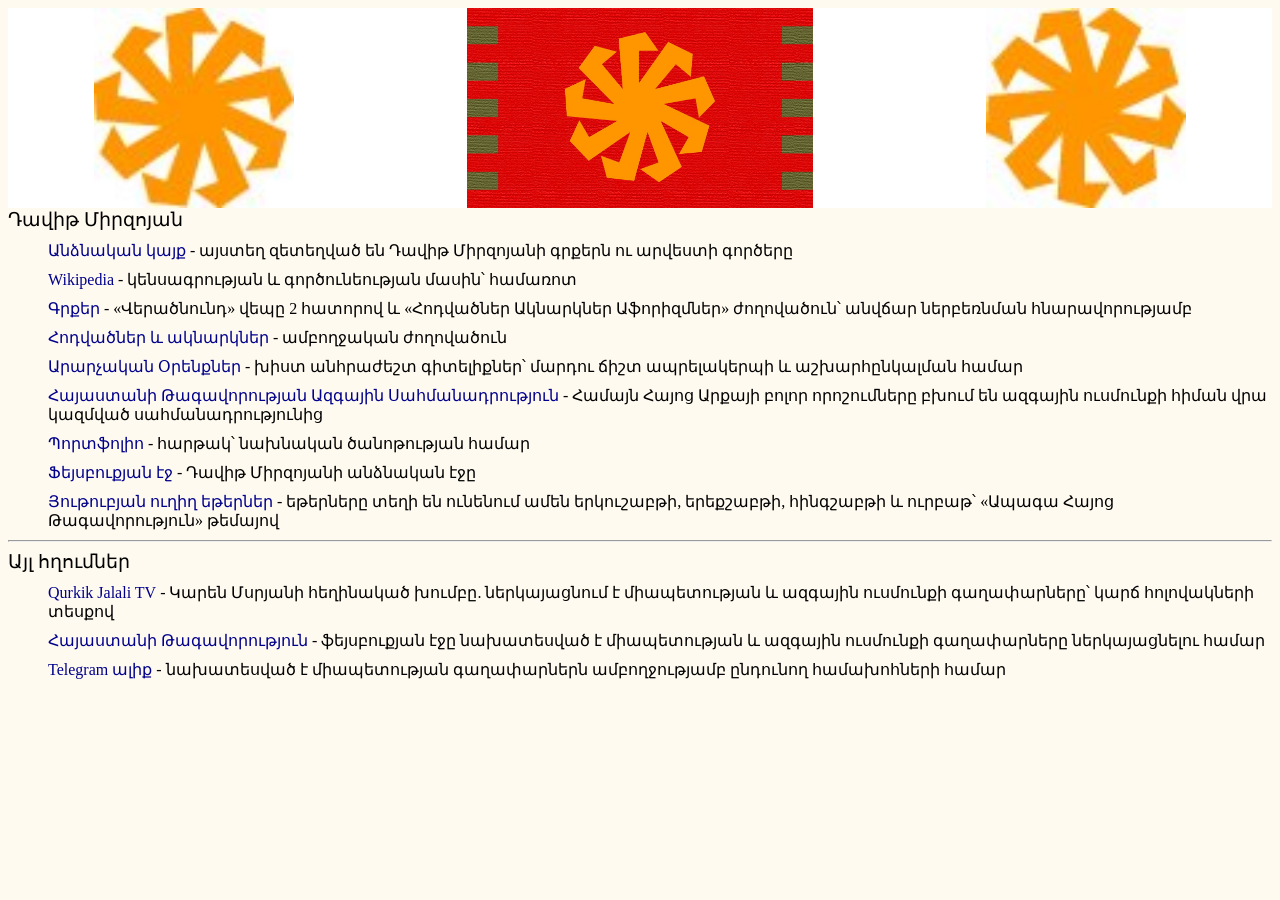
==== index.html @ 1cebe6ff "Youtube fix" ====
<!DOCTYPE html>
<html lang="en" xmlns:og="http://ogp.me/ns#" xmlns:fb="https://www.facebook.com/2008/fbml">
<head>
    <meta charset="UTF-8">
    <meta property="og:image" content="https://scontent.fevn7-1.fna.fbcdn.net/v/t39.30808-6/420124375_122117086460153426_8891699061505891896_n.jpg?_nc_cat=108&ccb=1-7&_nc_sid=5f2048&_nc_ohc=RvQfw7vLEWYQ7kNvgE7dkRx&_nc_ht=scontent.fevn7-1.fna&oh=00_AYAkgfWb2xh2Gojkd9KDtF9I9ho9hmuEHYJnrzOhcpeLUQ&oe=6645763E"/>
    <meta property="fb:admins" content="USER_ID"/>
    <link rel="stylesheet" href="./styles.css">
    <link rel="icon" type="image/png" href="./resources/images/gerb1.ico">
    <title>Հայաստանի Թագավորություն</title>
</head>
<body>
<div class="images">
    <img class="gerb" src="./resources/images/gerb1.jpg" alt="gerb">
    <img class="flag" src="./resources/images/flag_original.jpg" alt="flag">
    <img class="gerb" src="./resources/images/gerb2.jpg" alt="gerb">
</div>
<!--<hr>-->
<div>
    <dl class="link-list">
        <dt class="link-item">Դավիթ Միրզոյան</dt>
        <dd class="link-item">
            <a href="https://www.davitmirzoyan.com">Անձնական կայք</a>
            <span> - այստեղ զետեղված են Դավիթ Միրզոյանի գրքերն ու արվեստի գործերը</span>
        </dd>
        <dd class="link-item">
            <a href="https://hy.wikipedia.org/wiki/%D4%B4%D5%A1%D5%BE%D5%AB%D5%A9_%D5%84%D5%AB%D6%80%D5%A6%D5%B8%D5%B5%D5%A1%D5%B6">
                Wikipedia</a>
            <span> - կենսագրության և գործունեության մասին՝ համառոտ</span>
        </dd>
        <dd class="link-item">
            <a href="https://www.scribd.com/user/239393522/Davit-Mirzoyan">Գրքեր</a>
            <span> - «Վերածնունդ» վեպը 2 հատորով և «Հոդվածներ Ակնարկներ Աֆորիզմներ» ժողովածուն՝ անվճար
                ներբեռնման հնարավորությամբ</span>
        </dd>
        <dd class="link-item">
            <a href="https://vernatun.blogspot.com/">Հոդվածներ և ակնարկներ</a>
            <span> - ամբողջական ժողովածուն</span>
        </dd>
        <dd class="link-item">
            <a href="https://vernatun.blogspot.com/2014/06/blog-post.html">Արարչական Օրենքներ</a>
            <span> - խիստ անհրաժեշտ գիտելիքներ՝ մարդու ճիշտ ապրելակերպի և աշխարհընկալման համար</span>
        </dd>
        <dd class="link-item">
            <a href="https://vernatun.blogspot.com/2014/08/blog-post_21.html">Հայաստանի Թագավորության Ազգային Սահմանադրություն</a>
            <span> - Համայն Հայոց Արքայի բոլոր որոշումները բխում են ազգային ուսմունքի հիման վրա կազմված
                սահմանադրությունից</span>
        </dd>
        <dd class="link-item">
            <a href="https://artnteriorexterior.my.canva.site/portfolio-davitmirzoyan-kingdomofarmenia">Պորտֆոլիո</a>
            <span> - հարթակ՝ նախնական ծանոթության համար</span>
        </dd>
        <dd class="link-item">
            <a href="https://www.facebook.com/davit.mirzoyan.1">Ֆեյսբուքյան էջ</a>
            <span> - Դավիթ Միրզոյանի անձնական էջը</span>
        </dd>
        <dd class="link-item">
            <a href="https://www.youtube.com/@arman10man/streams">Յութուբյան ուղիղ եթերներ</a>
            <span> - եթերները տեղի են ունենում ամեն երկուշաբթի, երեքշաբթի, հինգշաբթի և ուրբաթ՝ «Ապագա Հայոց Թագավորություն» թեմայով</span>
        </dd>
    </dl>
    <hr>
    <dl class="link-list">
        <dt class="link-item">Այլ հղումներ</dt>
        <dd class="link-item">
            <a href="https://www.facebook.com/groups/1603214563770616">Qurkik Jalali TV</a>
            <span> - Կարեն Մսրյանի հեղինակած խումբը. ներկայացնում է միապետության և ազգային ուսմունքի
                գաղափարները՝ կարճ հոլովակների տեսքով</span>
        </dd>
        <dd class="link-item">
            <a href="https://www.facebook.com/kingdomofarmenia1/">Հայաստանի Թագավորություն</a>
            <span> - ֆեյսբուքյան էջը նախատեսված է միապետության և ազգային ուսմունքի
                գաղափարները ներկայացնելու համար</span>
        </dd>
        <dd class="link-item">
            <a href="https://t.me/+0bGPVE7NcBZjYzc6">Telegram ալիք</a>
            <span> - նախատեսված է միապետության գաղափարներն ամբողջությամբ ընդունող համախոհների համար</span>
        </dd>
    </dl>
</div>

</body>
</html>
---- styles.css ----
body {
    background-color: floralwhite;
}

.images {
    display: flex;
    justify-content: space-between;
    background-color: white;
}

.flag {
    height: 200px;
    width: 346px;
    display: block;
    margin-left: auto;
    margin-right: auto;
}

.gerb {
    height: 200px;
    width: 200px;
    display: block;
    margin-left: auto;
    margin-right: auto;
}

.link-list {
    list-style-type: none;
    padding: 0;
    margin: 0;
}

/* Style for each list item */
.link-item {
    margin-bottom: 10px;
}

/* Style for links */
.link-item a {
    text-decoration: none;
    color: darkblue;
    font-size: 16px;
    transition: color 0.3s ease;
}

/* Hover effect for links */
.link-item a:hover {
    color: #007bff;
}

dt {
    font-size: larger;
}
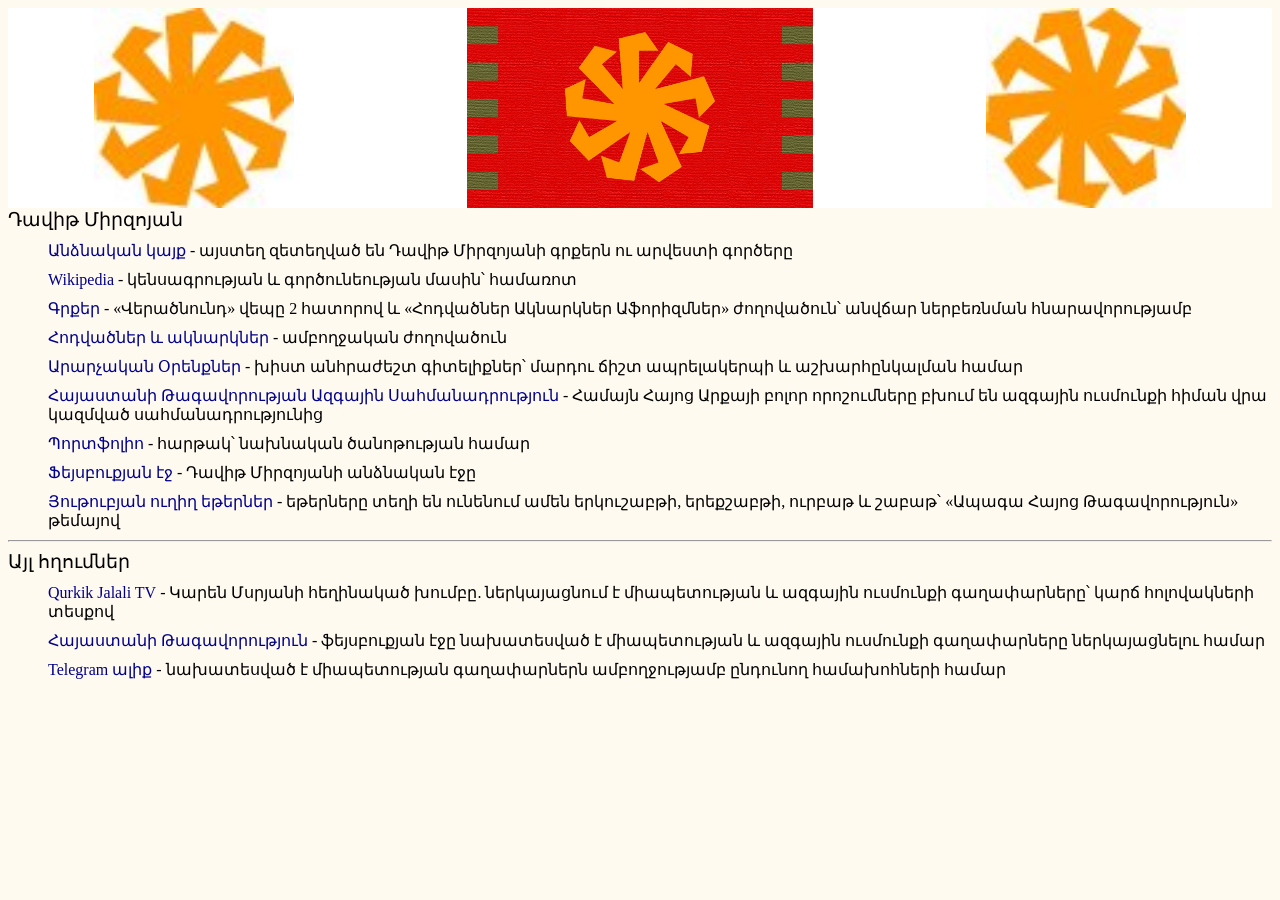
==== commit 980466f3: "Youtube live dates" ====
--- a/index.html
+++ b/index.html
@@ -55,7 +55,7 @@
         </dd>
         <dd class="link-item">
             <a href="https://www.youtube.com/@arman10man/streams">Յութուբյան ուղիղ եթերներ</a>
-            <span> - եթերները տեղի են ունենում ամեն երկուշաբթի, երեքշաբթի, հինգշաբթի և ուրբաթ՝ «Ապագա Հայոց Թագավորություն» թեմայով</span>
+            <span> - եթերները տեղի են ունենում ամեն երկուշաբթի, երեքշաբթի, ուրբաթ և շաբաթ՝ «Ապագա Հայոց Թագավորություն» թեմայով</span>
         </dd>
     </dl>
     <hr>
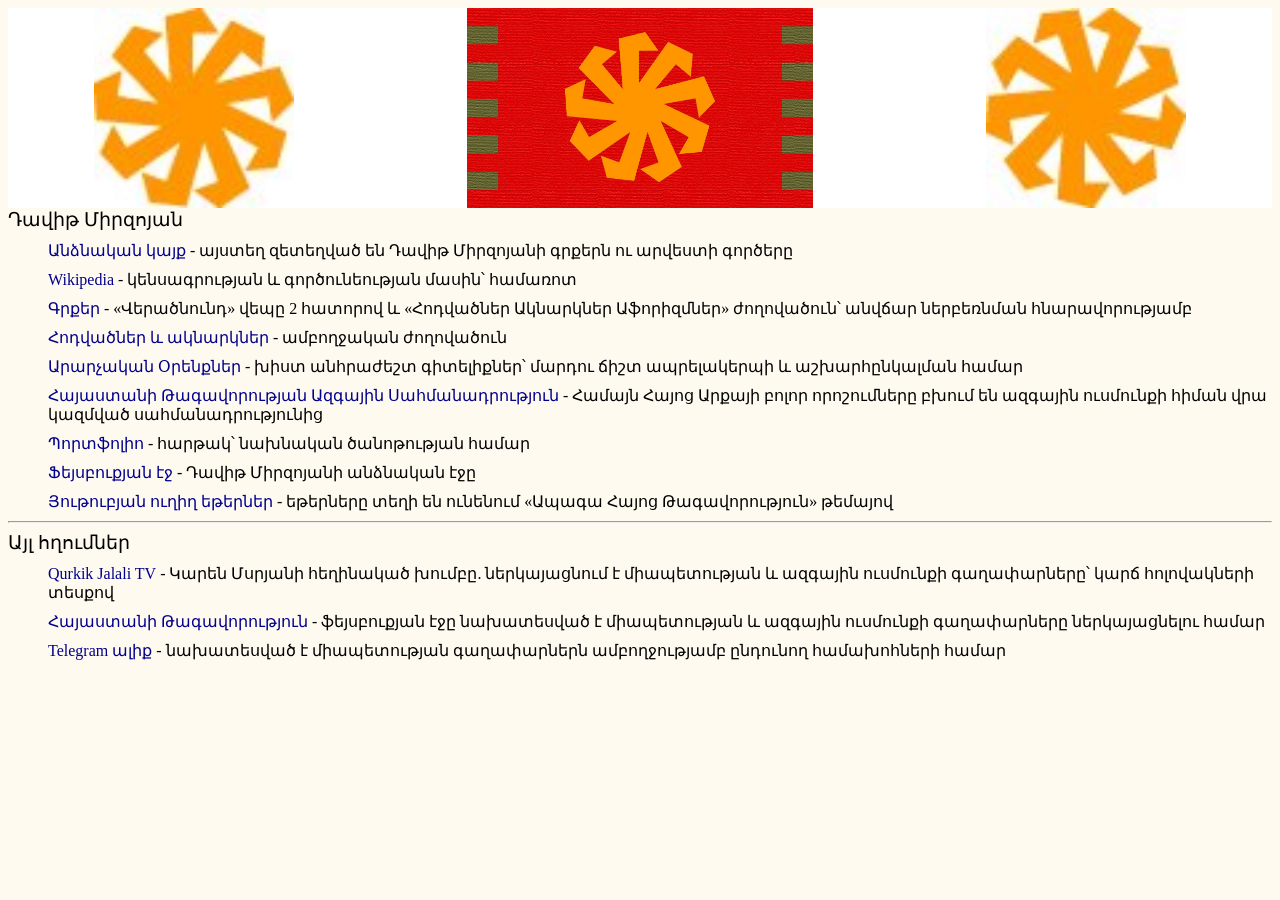
==== commit 7ad16cc0: "changes in YouTube notes" ====
--- a/index.html
+++ b/index.html
@@ -55,7 +55,7 @@
         </dd>
         <dd class="link-item">
             <a href="https://www.youtube.com/@arman10man/streams">Յութուբյան ուղիղ եթերներ</a>
-            <span> - եթերները տեղի են ունենում ամեն երկուշաբթի, երեքշաբթի, ուրբաթ և շաբաթ՝ «Ապագա Հայոց Թագավորություն» թեմայով</span>
+            <span> - եթերները տեղի են ունենում «Ապագա Հայոց Թագավորություն» թեմայով</span>
         </dd>
     </dl>
     <hr>
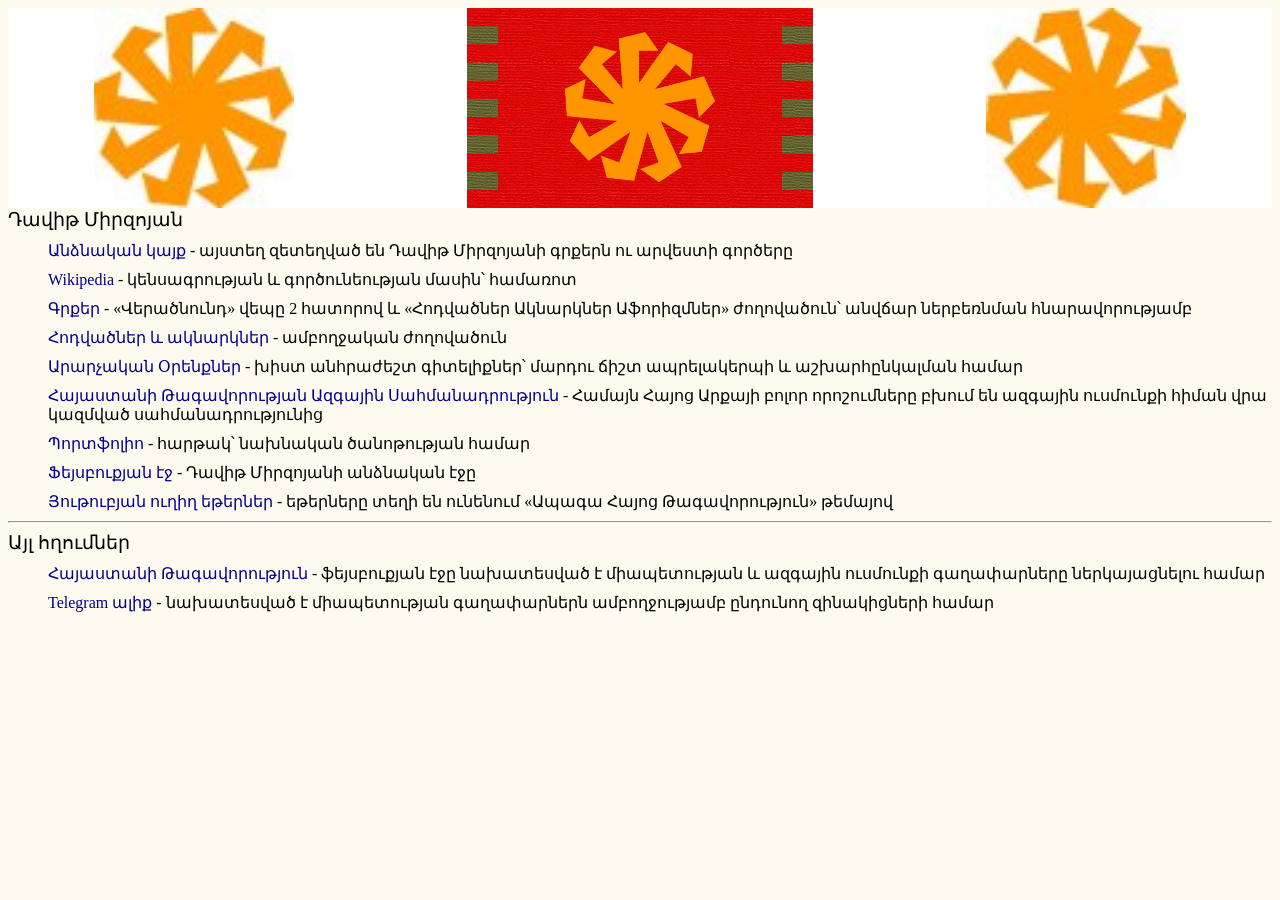
==== commit b7503835: "Removed Qurkik Jalali" ====
--- a/index.html
+++ b/index.html
@@ -62,18 +62,13 @@
     <dl class="link-list">
         <dt class="link-item">Այլ հղումներ</dt>
         <dd class="link-item">
-            <a href="https://www.facebook.com/groups/1603214563770616">Qurkik Jalali TV</a>
-            <span> - Կարեն Մսրյանի հեղինակած խումբը. ներկայացնում է միապետության և ազգային ուսմունքի
-                գաղափարները՝ կարճ հոլովակների տեսքով</span>
-        </dd>
-        <dd class="link-item">
             <a href="https://www.facebook.com/kingdomofarmenia1/">Հայաստանի Թագավորություն</a>
             <span> - ֆեյսբուքյան էջը նախատեսված է միապետության և ազգային ուսմունքի
                 գաղափարները ներկայացնելու համար</span>
         </dd>
         <dd class="link-item">
             <a href="https://t.me/+0bGPVE7NcBZjYzc6">Telegram ալիք</a>
-            <span> - նախատեսված է միապետության գաղափարներն ամբողջությամբ ընդունող համախոհների համար</span>
+            <span> - նախատեսված է միապետության գաղափարներն ամբողջությամբ ընդունող զինակիցների համար</span>
         </dd>
     </dl>
 </div>
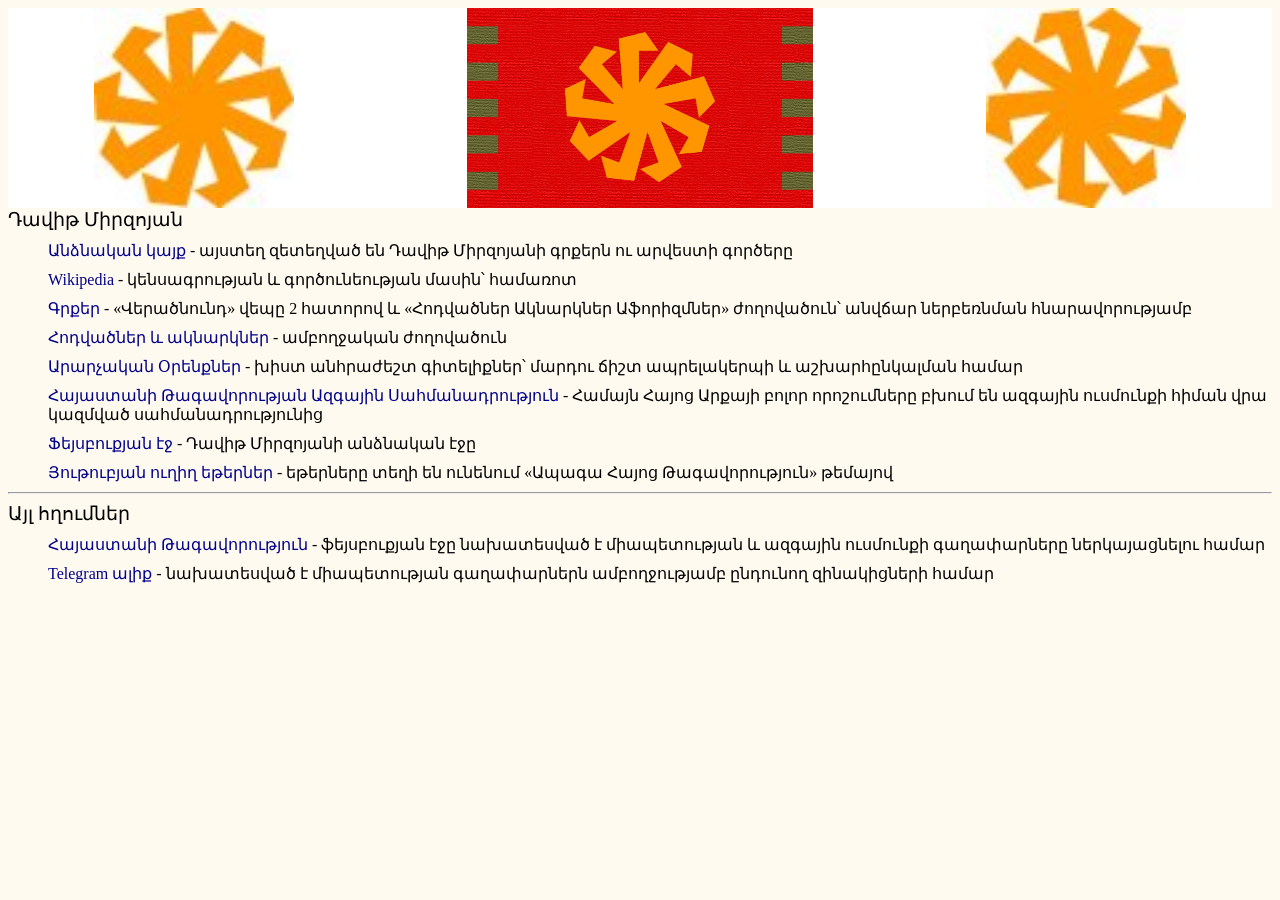
==== commit 8b17b38c: "removed portfolio" ====
--- a/index.html
+++ b/index.html
@@ -46,11 +46,7 @@
                 սահմանադրությունից</span>
         </dd>
         <dd class="link-item">
-            <a href="https://artnteriorexterior.my.canva.site/portfolio-davitmirzoyan-kingdomofarmenia">Պորտֆոլիո</a>
-            <span> - հարթակ՝ նախնական ծանոթության համար</span>
-        </dd>
-        <dd class="link-item">
-            <a href="https://www.facebook.com/davit.mirzoyan.1">Ֆեյսբուքյան էջ</a>
+            <a href="https://www.facebook.com/profile.php?id=100001111390857">Ֆեյսբուքյան էջ</a>
             <span> - Դավիթ Միրզոյանի անձնական էջը</span>
         </dd>
         <dd class="link-item">
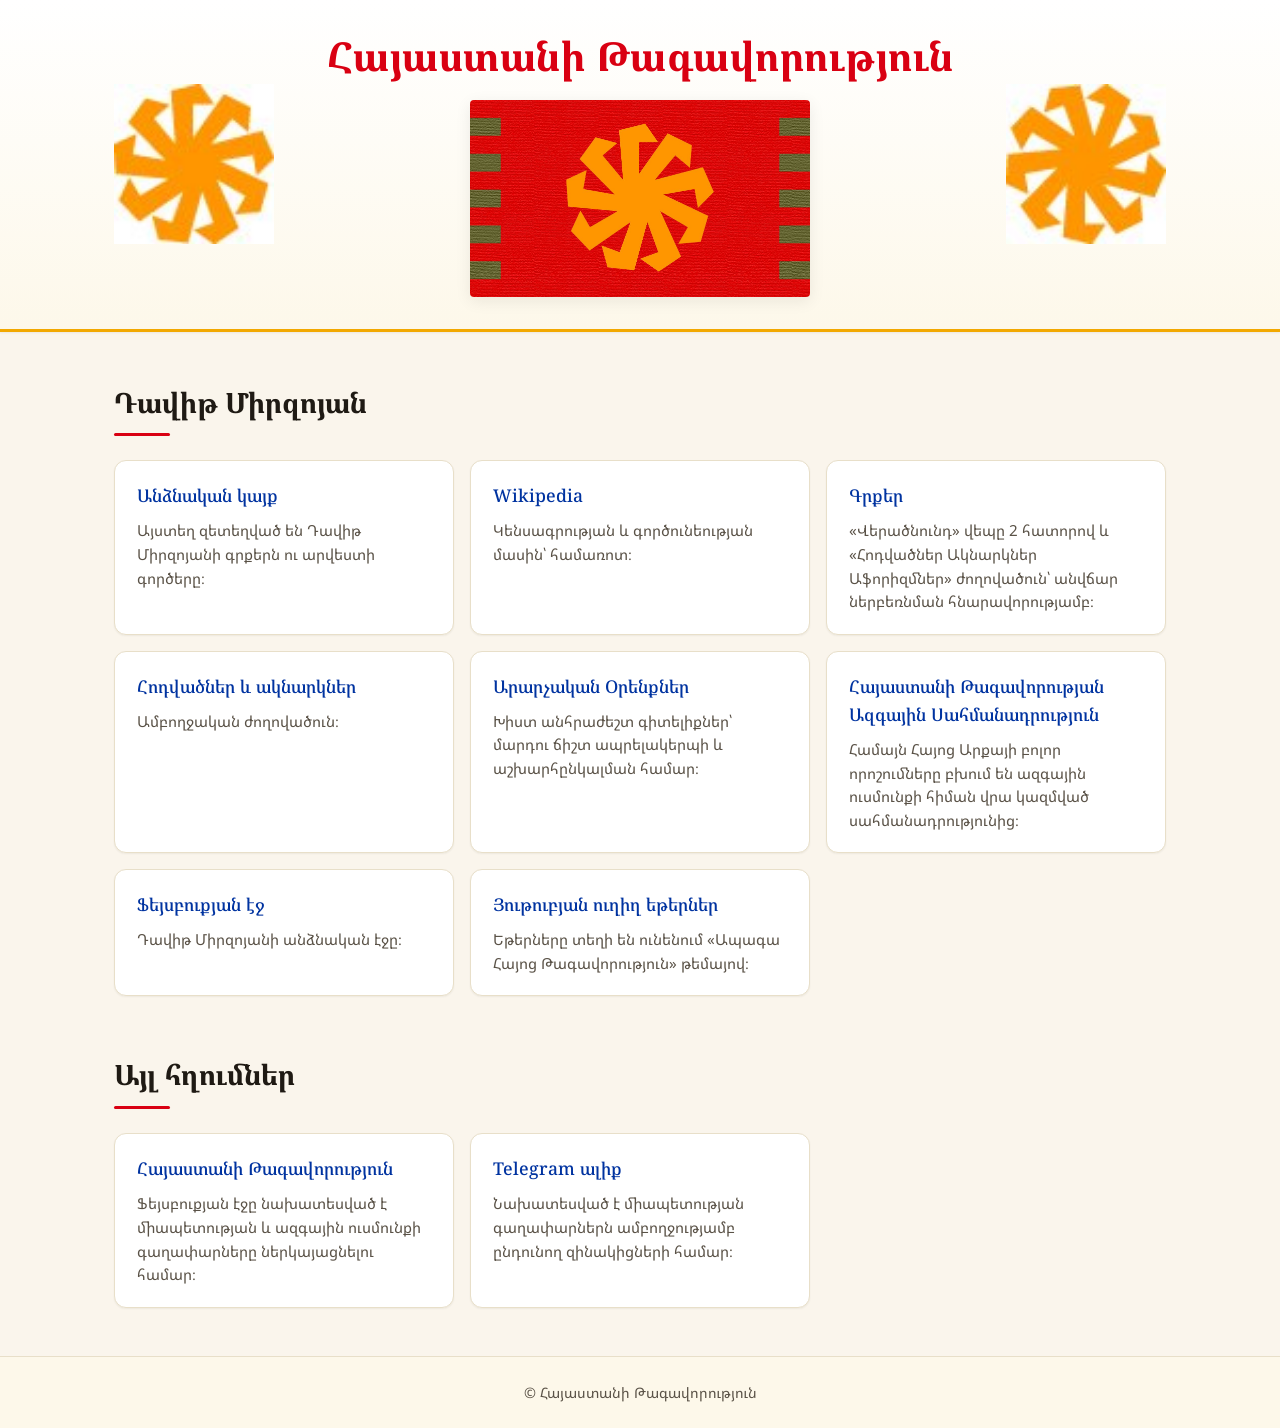
==== commit 5416f39f: "Major style improvements" ====
--- a/index.html
+++ b/index.html
@@ -1,73 +1,85 @@
 <!DOCTYPE html>
-<html lang="en" xmlns:og="http://ogp.me/ns#" xmlns:fb="https://www.facebook.com/2008/fbml">
+<html lang="hy" xmlns:og="http://ogp.me/ns#" xmlns:fb="https://www.facebook.com/2008/fbml">
 <head>
     <meta charset="UTF-8">
+    <meta name="viewport" content="width=device-width, initial-scale=1.0">
     <meta property="og:image" content="https://scontent.fevn7-1.fna.fbcdn.net/v/t39.30808-6/420124375_122117086460153426_8891699061505891896_n.jpg?_nc_cat=108&ccb=1-7&_nc_sid=5f2048&_nc_ohc=RvQfw7vLEWYQ7kNvgE7dkRx&_nc_ht=scontent.fevn7-1.fna&oh=00_AYAkgfWb2xh2Gojkd9KDtF9I9ho9hmuEHYJnrzOhcpeLUQ&oe=6645763E"/>
     <meta property="fb:admins" content="USER_ID"/>
+    <link rel="preconnect" href="https://fonts.googleapis.com">
+    <link rel="preconnect" href="https://fonts.gstatic.com" crossorigin>
+    <link href="https://fonts.googleapis.com/css2?family=Noto+Serif+Armenian:wght@500;700&family=Noto+Sans+Armenian:wght@400;500;600&display=swap" rel="stylesheet">
     <link rel="stylesheet" href="./styles.css">
     <link rel="icon" type="image/png" href="./resources/images/gerb1.ico">
     <title>Հայաստանի Թագավորություն</title>
 </head>
 <body>
-<div class="images">
-    <img class="gerb" src="./resources/images/gerb1.jpg" alt="gerb">
-    <img class="flag" src="./resources/images/flag_original.jpg" alt="flag">
-    <img class="gerb" src="./resources/images/gerb2.jpg" alt="gerb">
-</div>
-<!--<hr>-->
-<div>
-    <dl class="link-list">
-        <dt class="link-item">Դավիթ Միրզոյան</dt>
-        <dd class="link-item">
-            <a href="https://www.davitmirzoyan.com">Անձնական կայք</a>
-            <span> - այստեղ զետեղված են Դավիթ Միրզոյանի գրքերն ու արվեստի գործերը</span>
-        </dd>
-        <dd class="link-item">
-            <a href="https://hy.wikipedia.org/wiki/%D4%B4%D5%A1%D5%BE%D5%AB%D5%A9_%D5%84%D5%AB%D6%80%D5%A6%D5%B8%D5%B5%D5%A1%D5%B6">
-                Wikipedia</a>
-            <span> - կենսագրության և գործունեության մասին՝ համառոտ</span>
-        </dd>
-        <dd class="link-item">
-            <a href="https://www.scribd.com/user/239393522/Davit-Mirzoyan">Գրքեր</a>
-            <span> - «Վերածնունդ» վեպը 2 հատորով և «Հոդվածներ Ակնարկներ Աֆորիզմներ» ժողովածուն՝ անվճար
-                ներբեռնման հնարավորությամբ</span>
-        </dd>
-        <dd class="link-item">
-            <a href="https://vernatun.blogspot.com/">Հոդվածներ և ակնարկներ</a>
-            <span> - ամբողջական ժողովածուն</span>
-        </dd>
-        <dd class="link-item">
-            <a href="https://vernatun.blogspot.com/2014/06/blog-post.html">Արարչական Օրենքներ</a>
-            <span> - խիստ անհրաժեշտ գիտելիքներ՝ մարդու ճիշտ ապրելակերպի և աշխարհընկալման համար</span>
-        </dd>
-        <dd class="link-item">
-            <a href="https://vernatun.blogspot.com/2014/08/blog-post_21.html">Հայաստանի Թագավորության Ազգային Սահմանադրություն</a>
-            <span> - Համայն Հայոց Արքայի բոլոր որոշումները բխում են ազգային ուսմունքի հիման վրա կազմված
-                սահմանադրությունից</span>
-        </dd>
-        <dd class="link-item">
-            <a href="https://www.facebook.com/profile.php?id=100001111390857">Ֆեյսբուքյան էջ</a>
-            <span> - Դավիթ Միրզոյանի անձնական էջը</span>
-        </dd>
-        <dd class="link-item">
-            <a href="https://www.youtube.com/@arman10man/streams">Յութուբյան ուղիղ եթերներ</a>
-            <span> - եթերները տեղի են ունենում «Ապագա Հայոց Թագավորություն» թեմայով</span>
-        </dd>
-    </dl>
-    <hr>
-    <dl class="link-list">
-        <dt class="link-item">Այլ հղումներ</dt>
-        <dd class="link-item">
-            <a href="https://www.facebook.com/kingdomofarmenia1/">Հայաստանի Թագավորություն</a>
-            <span> - ֆեյսբուքյան էջը նախատեսված է միապետության և ազգային ուսմունքի
-                գաղափարները ներկայացնելու համար</span>
-        </dd>
-        <dd class="link-item">
-            <a href="https://t.me/+0bGPVE7NcBZjYzc6">Telegram ալիք</a>
-            <span> - նախատեսված է միապետության գաղափարներն ամբողջությամբ ընդունող զինակիցների համար</span>
-        </dd>
-    </dl>
-</div>
+<header class="hero">
+    <div class="hero-inner">
+        <img class="gerb" src="./resources/images/gerb1.jpg" alt="Զինանշան">
+        <div class="hero-center">
+            <h1 class="hero-title">Հայաստանի Թագավորություն</h1>
+            <img class="flag" src="./resources/images/flag_original.jpg" alt="Հայաստանի դրոշ">
+        </div>
+        <img class="gerb" src="./resources/images/gerb2.jpg" alt="Զինանշան">
+    </div>
+</header>
 
+<main class="container">
+    <section class="link-section">
+        <h2 class="section-title">Դավիթ Միրզոյան</h2>
+        <ul class="link-grid">
+            <li class="link-card">
+                <a href="https://www.davitmirzoyan.com" target="_blank" rel="noopener noreferrer">Անձնական կայք</a>
+                <p>Այստեղ զետեղված են Դավիթ Միրզոյանի գրքերն ու արվեստի գործերը։</p>
+            </li>
+            <li class="link-card">
+                <a href="https://hy.wikipedia.org/wiki/%D4%B4%D5%A1%D5%BE%D5%AB%D5%A9_%D5%84%D5%AB%D6%80%D5%A6%D5%B8%D5%B5%D5%A1%D5%B6" target="_blank" rel="noopener noreferrer">Wikipedia</a>
+                <p>Կենսագրության և գործունեության մասին՝ համառոտ։</p>
+            </li>
+            <li class="link-card">
+                <a href="https://www.scribd.com/user/239393522/Davit-Mirzoyan" target="_blank" rel="noopener noreferrer">Գրքեր</a>
+                <p>«Վերածնունդ» վեպը 2 հատորով և «Հոդվածներ Ակնարկներ Աֆորիզմներ» ժողովածուն՝ անվճար ներբեռնման հնարավորությամբ։</p>
+            </li>
+            <li class="link-card">
+                <a href="https://vernatun.blogspot.com/" target="_blank" rel="noopener noreferrer">Հոդվածներ և ակնարկներ</a>
+                <p>Ամբողջական ժողովածուն։</p>
+            </li>
+            <li class="link-card">
+                <a href="https://vernatun.blogspot.com/2014/06/blog-post.html" target="_blank" rel="noopener noreferrer">Արարչական Օրենքներ</a>
+                <p>Խիստ անհրաժեշտ գիտելիքներ՝ մարդու ճիշտ ապրելակերպի և աշխարհընկալման համար։</p>
+            </li>
+            <li class="link-card">
+                <a href="https://vernatun.blogspot.com/2014/08/blog-post_21.html" target="_blank" rel="noopener noreferrer">Հայաստանի Թագավորության Ազգային Սահմանադրություն</a>
+                <p>Համայն Հայոց Արքայի բոլոր որոշումները բխում են ազգային ուսմունքի հիման վրա կազմված սահմանադրությունից։</p>
+            </li>
+            <li class="link-card">
+                <a href="https://www.facebook.com/profile.php?id=100001111390857" target="_blank" rel="noopener noreferrer">Ֆեյսբուքյան էջ</a>
+                <p>Դավիթ Միրզոյանի անձնական էջը։</p>
+            </li>
+            <li class="link-card">
+                <a href="https://www.youtube.com/@arman10man/streams" target="_blank" rel="noopener noreferrer">Յութուբյան ուղիղ եթերներ</a>
+                <p>Եթերները տեղի են ունենում «Ապագա Հայոց Թագավորություն» թեմայով։</p>
+            </li>
+        </ul>
+    </section>
+
+    <section class="link-section">
+        <h2 class="section-title">Այլ հղումներ</h2>
+        <ul class="link-grid">
+            <li class="link-card">
+                <a href="https://www.facebook.com/kingdomofarmenia1/" target="_blank" rel="noopener noreferrer">Հայաստանի Թագավորություն</a>
+                <p>Ֆեյսբուքյան էջը նախատեսված է միապետության և ազգային ուսմունքի գաղափարները ներկայացնելու համար։</p>
+            </li>
+            <li class="link-card">
+                <a href="https://t.me/+0bGPVE7NcBZjYzc6" target="_blank" rel="noopener noreferrer">Telegram ալիք</a>
+                <p>Նախատեսված է միապետության գաղափարներն ամբողջությամբ ընդունող զինակիցների համար։</p>
+            </li>
+        </ul>
+    </section>
+</main>
+
+<footer class="site-footer">
+    <p>© Հայաստանի Թագավորություն</p>
+</footer>
 </body>
 </html>
--- a/styles.css
+++ b/styles.css
@@ -1,53 +1,256 @@
+:root {
+    --color-bg: #faf5ec;
+    --color-surface: #ffffff;
+    --color-border: #e8dfc9;
+    --color-text: #1f1a14;
+    --color-muted: #5a5247;
+    --color-primary: #0033a0;
+    --color-primary-hover: #002073;
+    --color-accent: #d90012;
+    --color-apricot: #f2a800;
+    --shadow-sm: 0 1px 2px rgba(31, 26, 20, 0.06);
+    --shadow-md: 0 4px 16px rgba(31, 26, 20, 0.08);
+    --radius: 12px;
+}
+
+* {
+    box-sizing: border-box;
+}
+
+html {
+    scroll-behavior: smooth;
+}
+
 body {
-    background-color: floralwhite;
-}
-
-.images {
+    margin: 0;
+    background-color: var(--color-bg);
+    color: var(--color-text);
+    font-family: 'Noto Sans Armenian', 'Segoe UI', system-ui, sans-serif;
+    font-size: 16px;
+    line-height: 1.6;
+    -webkit-font-smoothing: antialiased;
+    -moz-osx-font-smoothing: grayscale;
+}
+
+/* ========== Hero ========== */
+.hero {
+    background: linear-gradient(180deg, #ffffff 0%, #fdf8ea 100%);
+    border-bottom: 3px solid var(--color-apricot);
+    box-shadow: var(--shadow-sm);
+}
+
+.hero-inner {
+    max-width: 1100px;
+    margin: 0 auto;
+    padding: 32px 24px;
     display: flex;
+    align-items: center;
     justify-content: space-between;
-    background-color: white;
+    gap: 32px;
+}
+
+.hero-center {
+    display: flex;
+    flex-direction: column;
+    align-items: center;
+    gap: 20px;
+    flex: 1;
+    min-width: 0;
+}
+
+.hero-title {
+    font-family: 'Noto Serif Armenian', 'Georgia', serif;
+    font-weight: 700;
+    font-size: clamp(1.5rem, 3.2vw, 2.5rem);
+    letter-spacing: 0.5px;
+    color: var(--color-accent);
+    margin: 0;
+    text-align: center;
+    line-height: 1.2;
+}
+
+.gerb {
+    width: 160px;
+    height: 160px;
+    object-fit: contain;
+    flex-shrink: 0;
 }
 
 .flag {
-    height: 200px;
-    width: 346px;
-    display: block;
-    margin-left: auto;
-    margin-right: auto;
-}
-
-.gerb {
-    height: 200px;
-    width: 200px;
-    display: block;
-    margin-left: auto;
-    margin-right: auto;
-}
-
-.link-list {
-    list-style-type: none;
+    width: 100%;
+    max-width: 340px;
+    height: auto;
+    border-radius: 4px;
+    box-shadow: var(--shadow-md);
+}
+
+/* ========== Main container ========== */
+.container {
+    max-width: 1100px;
+    margin: 0 auto;
+    padding: 48px 24px;
+}
+
+.link-section {
+    margin-bottom: 56px;
+}
+
+.link-section:last-child {
+    margin-bottom: 0;
+}
+
+.section-title {
+    font-family: 'Noto Serif Armenian', 'Georgia', serif;
+    font-size: 1.75rem;
+    font-weight: 700;
+    color: var(--color-text);
+    margin: 0 0 24px;
+    padding-bottom: 12px;
+    position: relative;
+}
+
+.section-title::after {
+    content: '';
+    position: absolute;
+    left: 0;
+    bottom: 0;
+    width: 56px;
+    height: 3px;
+    background: var(--color-accent);
+    border-radius: 2px;
+}
+
+/* ========== Link cards ========== */
+.link-grid {
+    list-style: none;
     padding: 0;
     margin: 0;
-}
-
-/* Style for each list item */
-.link-item {
-    margin-bottom: 10px;
-}
-
-/* Style for links */
-.link-item a {
+    display: grid;
+    grid-template-columns: repeat(auto-fill, minmax(300px, 1fr));
+    gap: 16px;
+}
+
+.link-card {
+    background: var(--color-surface);
+    border: 1px solid var(--color-border);
+    border-radius: var(--radius);
+    padding: 20px 22px;
+    box-shadow: var(--shadow-sm);
+    transition: transform 0.2s ease, box-shadow 0.2s ease, border-color 0.2s ease;
+    position: relative;
+    overflow: hidden;
+}
+
+.link-card::before {
+    content: '';
+    position: absolute;
+    top: 0;
+    left: 0;
+    width: 4px;
+    height: 100%;
+    background: var(--color-primary);
+    transform: scaleY(0);
+    transform-origin: top;
+    transition: transform 0.25s ease;
+}
+
+.link-card:hover {
+    transform: translateY(-2px);
+    box-shadow: var(--shadow-md);
+    border-color: var(--color-apricot);
+}
+
+.link-card:hover::before {
+    transform: scaleY(1);
+}
+
+.link-card a {
+    display: inline-block;
+    font-family: 'Noto Serif Armenian', 'Georgia', serif;
+    font-size: 1.1rem;
+    font-weight: 500;
+    color: var(--color-primary);
     text-decoration: none;
-    color: darkblue;
-    font-size: 16px;
-    transition: color 0.3s ease;
-}
-
-/* Hover effect for links */
-.link-item a:hover {
-    color: #007bff;
-}
-
-dt {
-    font-size: larger;
-}
+    margin-bottom: 6px;
+    transition: color 0.2s ease;
+}
+
+.link-card a:hover,
+.link-card a:focus {
+    color: var(--color-primary-hover);
+    text-decoration: underline;
+    text-decoration-thickness: 2px;
+    text-underline-offset: 3px;
+}
+
+.link-card a:focus-visible {
+    outline: 2px solid var(--color-apricot);
+    outline-offset: 3px;
+    border-radius: 2px;
+}
+
+.link-card p {
+    margin: 4px 0 0;
+    color: var(--color-muted);
+    font-size: 0.95rem;
+    line-height: 1.55;
+}
+
+/* ========== Footer ========== */
+.site-footer {
+    border-top: 1px solid var(--color-border);
+    padding: 24px;
+    text-align: center;
+    color: var(--color-muted);
+    font-size: 0.9rem;
+    background: #fdf8ea;
+}
+
+.site-footer p {
+    margin: 0;
+}
+
+/* ========== Responsive ========== */
+@media (max-width: 768px) {
+    .hero-inner {
+        flex-direction: column;
+        gap: 20px;
+        padding: 24px 16px;
+    }
+
+    .gerb {
+        width: 110px;
+        height: 110px;
+    }
+
+    .container {
+        padding: 32px 16px;
+    }
+
+    .link-section {
+        margin-bottom: 40px;
+    }
+
+    .section-title {
+        font-size: 1.4rem;
+    }
+
+    .link-grid {
+        grid-template-columns: 1fr;
+    }
+}
+
+@media (max-width: 480px) {
+    .hero-inner {
+        gap: 16px;
+    }
+
+    .gerb {
+        width: 90px;
+        height: 90px;
+    }
+
+    .flag {
+        max-width: 260px;
+    }
+}
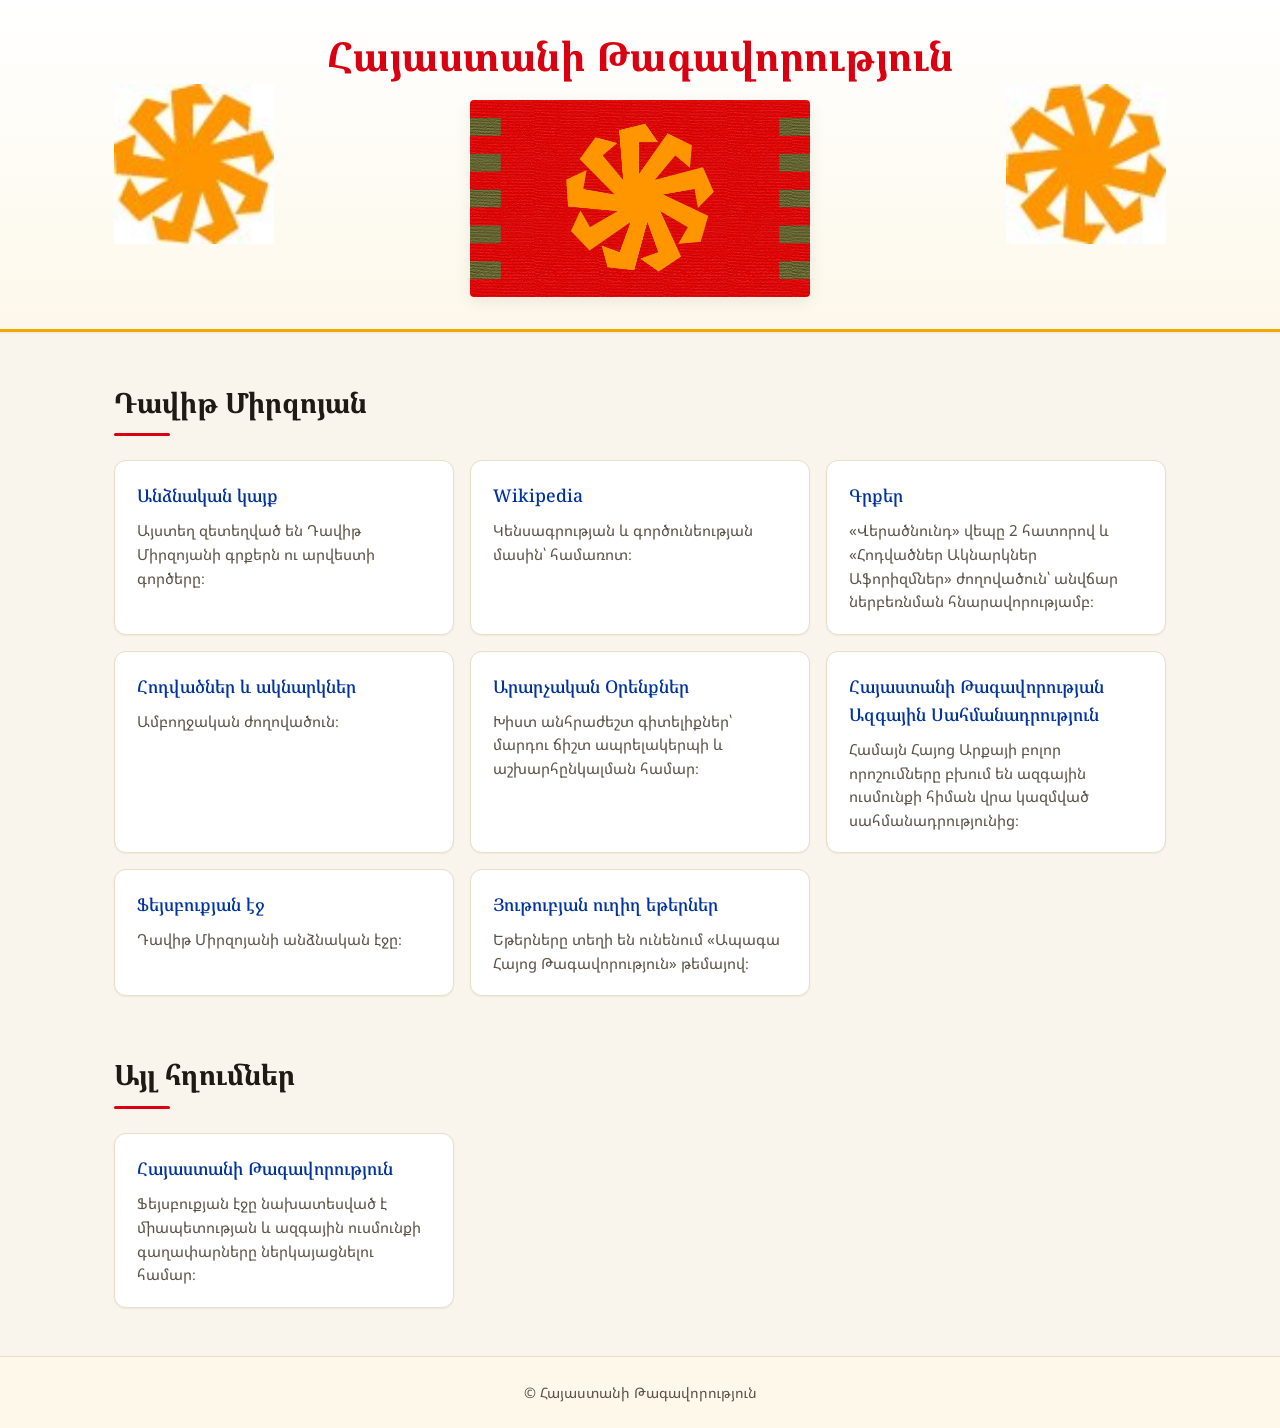
==== commit 48766f6c: "Books page" ====
--- a/index.html
+++ b/index.html
@@ -37,7 +37,7 @@
                 <p>Կենսագրության և գործունեության մասին՝ համառոտ։</p>
             </li>
             <li class="link-card">
-                <a href="https://www.scribd.com/user/239393522/Davit-Mirzoyan" target="_blank" rel="noopener noreferrer">Գրքեր</a>
+                <a href="./books.html">Գրքեր</a>
                 <p>«Վերածնունդ» վեպը 2 հատորով և «Հոդվածներ Ակնարկներ Աֆորիզմներ» ժողովածուն՝ անվճար ներբեռնման հնարավորությամբ։</p>
             </li>
             <li class="link-card">
@@ -70,10 +70,6 @@
                 <a href="https://www.facebook.com/kingdomofarmenia1/" target="_blank" rel="noopener noreferrer">Հայաստանի Թագավորություն</a>
                 <p>Ֆեյսբուքյան էջը նախատեսված է միապետության և ազգային ուսմունքի գաղափարները ներկայացնելու համար։</p>
             </li>
-            <li class="link-card">
-                <a href="https://t.me/+0bGPVE7NcBZjYzc6" target="_blank" rel="noopener noreferrer">Telegram ալիք</a>
-                <p>Նախատեսված է միապետության գաղափարներն ամբողջությամբ ընդունող զինակիցների համար։</p>
-            </li>
         </ul>
     </section>
 </main>
--- a/styles.css
+++ b/styles.css
@@ -69,6 +69,24 @@
     line-height: 1.2;
 }
 
+.hero-title-link {
+    text-decoration: none;
+    color: inherit;
+    display: inline-block;
+    transition: opacity 0.2s ease;
+}
+
+.hero-title-link:hover .hero-title,
+.hero-title-link:focus-visible .hero-title {
+    opacity: 0.8;
+}
+
+.hero-title-link:focus-visible {
+    outline: 2px solid var(--color-apricot);
+    outline-offset: 4px;
+    border-radius: 4px;
+}
+
 .gerb {
     width: 160px;
     height: 160px;
@@ -196,6 +214,40 @@
     line-height: 1.55;
 }
 
+.link-card .badge {
+    position: absolute;
+    top: 14px;
+    right: 14px;
+    font-family: 'Noto Sans Armenian', system-ui, sans-serif;
+    font-size: 0.7rem;
+    font-weight: 600;
+    letter-spacing: 0.6px;
+    background: var(--color-accent);
+    color: #fff;
+    padding: 3px 10px;
+    border-radius: 999px;
+}
+
+/* ========== Breadcrumb / back nav ========== */
+.breadcrumb {
+    margin-bottom: 24px;
+}
+
+.breadcrumb a {
+    font-size: 0.95rem;
+    color: var(--color-primary);
+    text-decoration: none;
+    font-weight: 500;
+    transition: color 0.2s ease;
+}
+
+.breadcrumb a:hover,
+.breadcrumb a:focus-visible {
+    color: var(--color-primary-hover);
+    text-decoration: underline;
+    text-underline-offset: 3px;
+}
+
 /* ========== Footer ========== */
 .site-footer {
     border-top: 1px solid var(--color-border);
